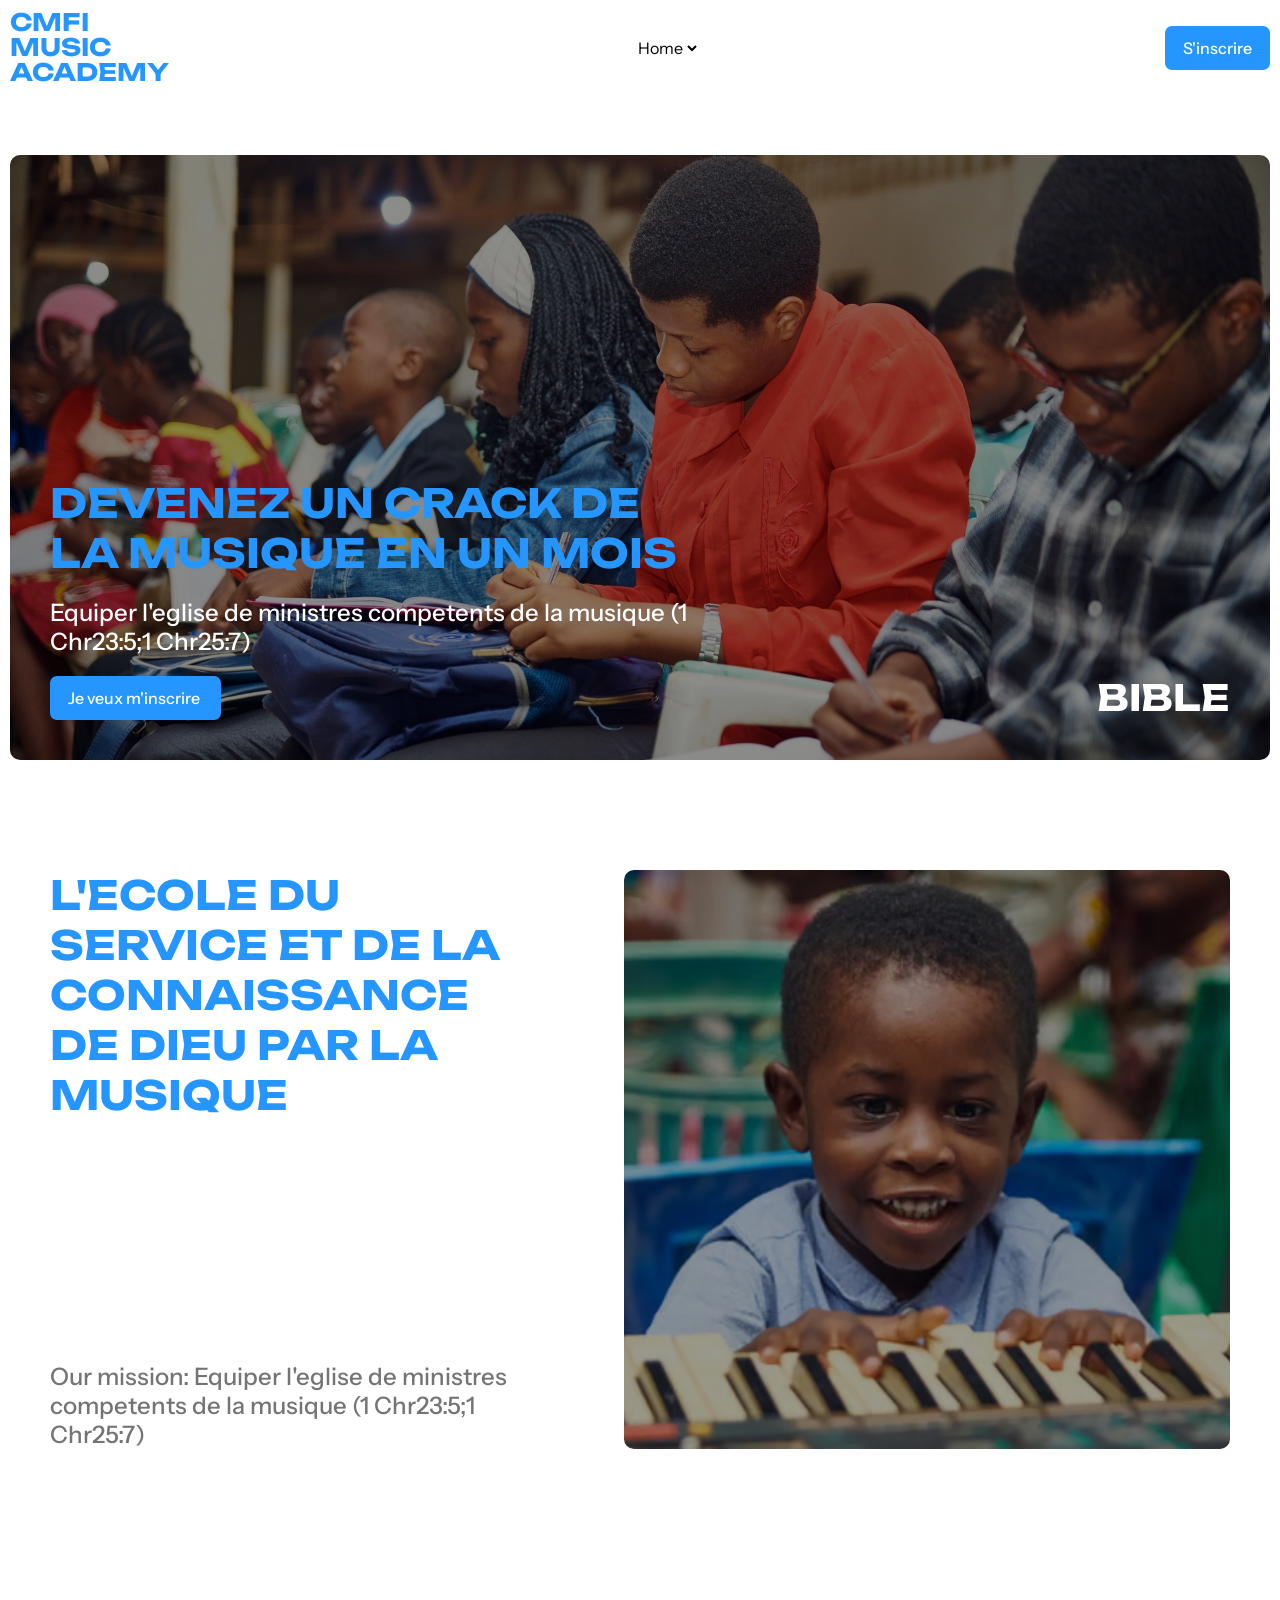
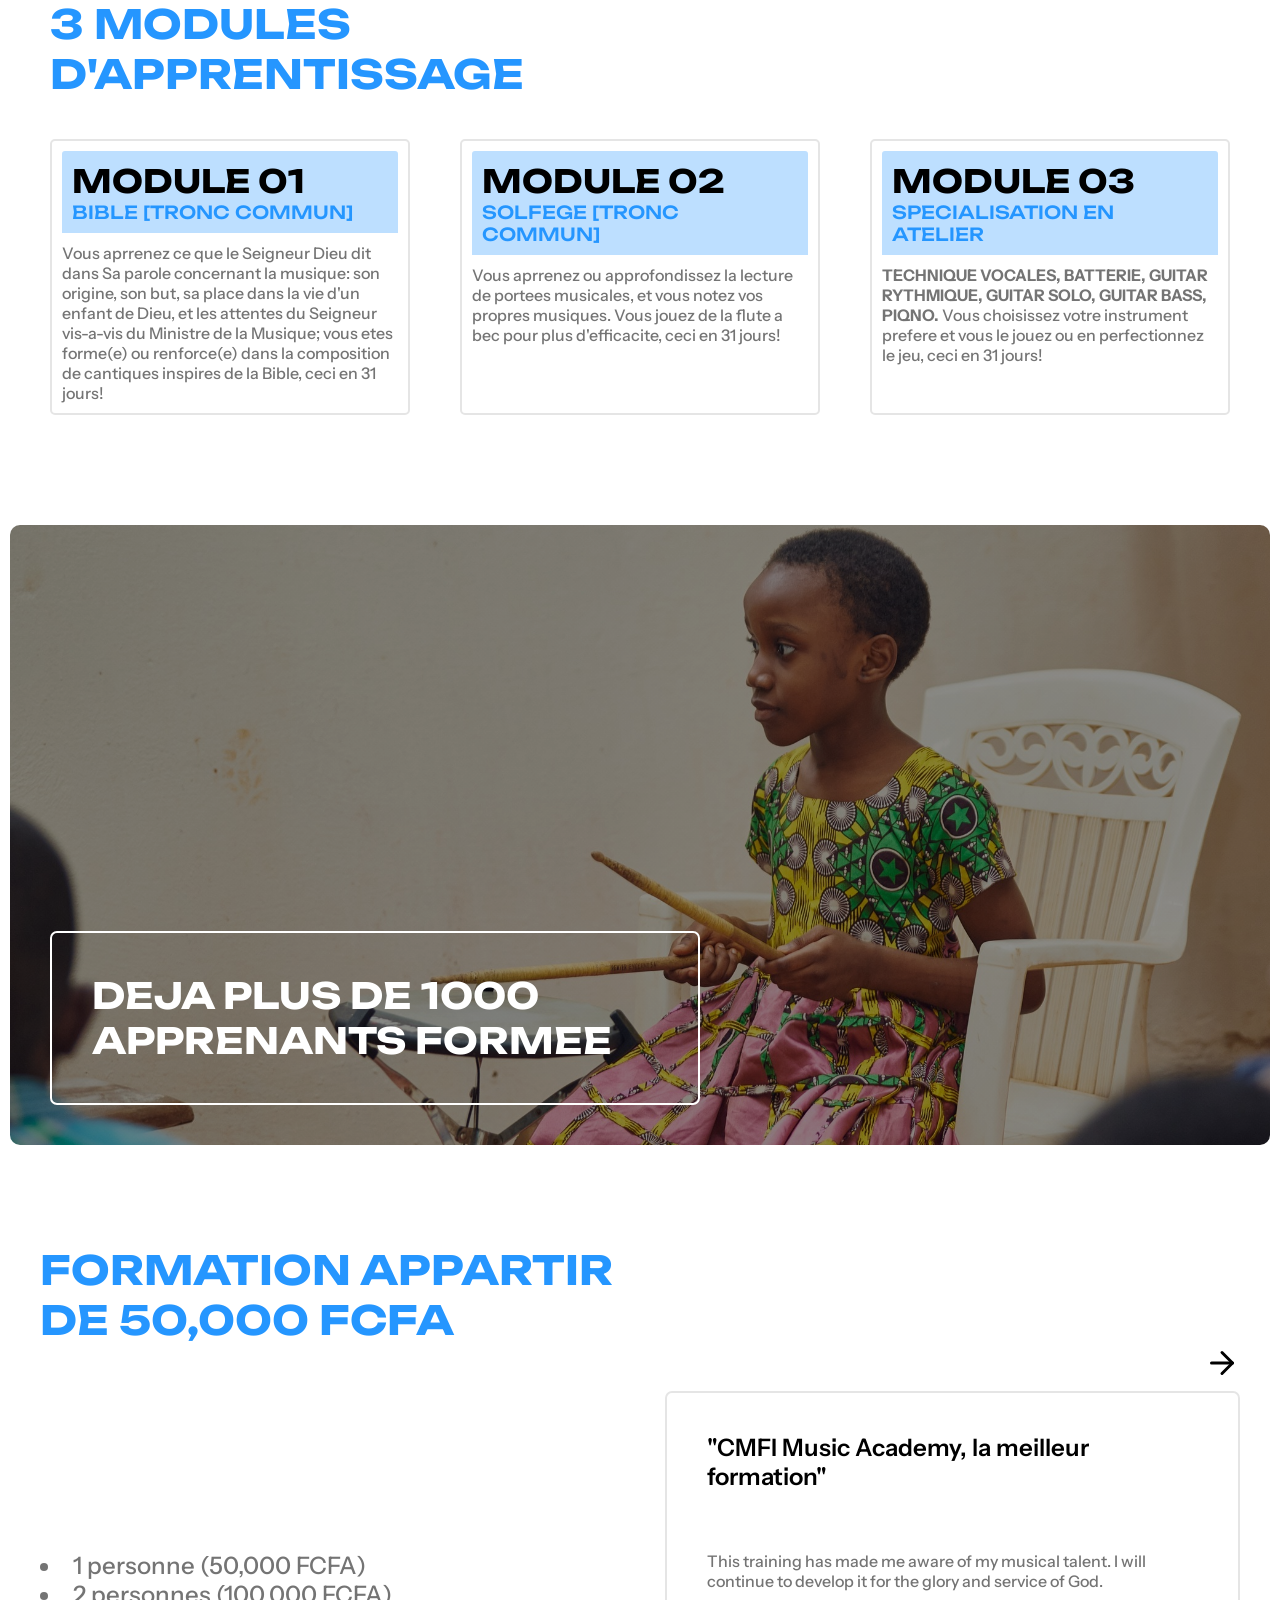
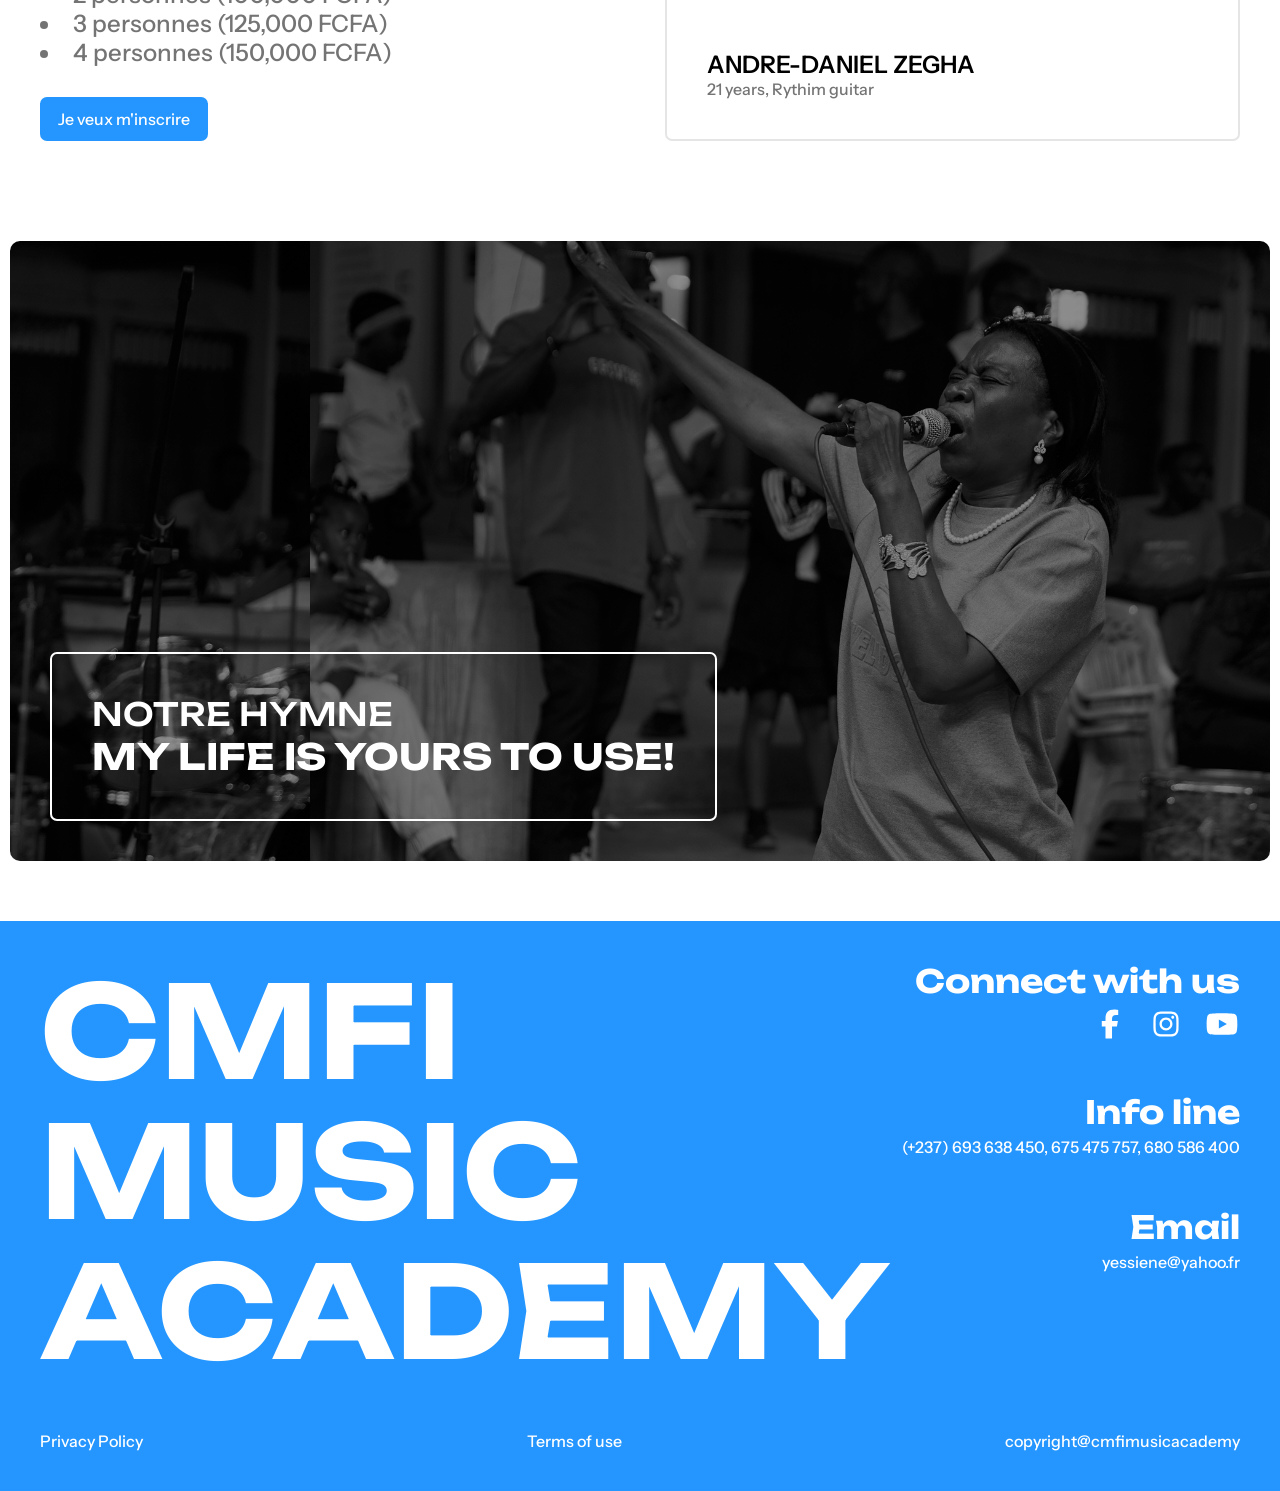
==== index.html @ b10eb72b "version1" ====
<!DOCTYPE html>
<html lang="en">

<head>
  <meta charset="UTF-8">
  <meta name="viewport" content="width=device-width, initial-scale=1.0">
  <link rel="stylesheet" href="./style.css">
  <title>Document</title>
</head>

<body>
  <a class="chat_whatsapp" aria-label="Chat on WhatsApp"
    href="https://wa.me/237697250587?text=Bonjour20%/20%Hello20%CMFI20%Music20%Academy20%J'ai20%besoin20%de20%plus20%d'informations20%/20%I20%need20%more20%information">
    <img alt="Chat on WhatsApp" src="WhatsAppButtonGreenLarge.svg">
  </a>

  <header>
    <h4>CMFI<br>MUSIC<br>ACADEMY</h4>
    <select>
      <option value="home">Home</option>
      <option value="about">About</option>
    </select>

    <!-- <div class="navigation-modal">
      <div>
        <hr>
      </div>

      <div>
        <a href="./index.html">HOME</a>
        <a href="./about.html">ABOUT</a>
      </div>
    </div> -->

    <a href="https://forms.gle/NJ3hLoRGebfyiKce6">S'inscrire<img></a>
  </header>

  <section class="section-1">
    <div>
      <div class="s1d-1">
        <h1>
          DEVENEZ UN CRACK DE LA MUSIQUE EN UN MOIS
        </h1>
        <p>
          Equiper l'eglise de ministres competents de la musique (1 Chr23:5;1 Chr25:7)
        </p>
        <a href="#">Je veux m'inscrire <img></a>
      </div>

      <div class="s1d-2">
        <h2>BIBLE</h2>
        <h2 style="display: none">THEORIE MUSICAL</h2>
        <h2 style="display: none">CHANT</h2>
        <h2 style="display: none">PIANO</h2>
        <h2 style="display: none">GUITAR</h2>
        <h2 style="display: none">BASS</h2>
        <h2 style="display: none">BATTERIE</h2>
      </div>
    </div>
  </section>

  <section class="section-2">
    <div>
      <div class="s2d-1">
        <h1>L'ECOLE DU SERVICE ET DE LA CONNAISSANCE DE DIEU PAR LA MUSIQUE</h1>
        <p>
          Our mission: Equiper l'eglise de ministres competents de la musique (1 Chr23:5;1 Chr25:7)
        </p>
      </div>

      <div class="s2d-2">
        <!-- <img src=""> -->
      </div>
    </div>
  </section>

  <section class="section-3">
    <div>
      <h1>
        3 MODULES<br>D'APPRENTISSAGE
      </h1>

      <div class="modules">
        <div class="module">
          <div>
            <h3>MODULE 01</h3>
            <h6>BIBLE [TRONC COMMUN]</h6>
          </div>
          <p>
            Vous aprrenez ce que le Seigneur Dieu dit dans Sa parole concernant la musique: son origine, son but, sa
            place
            dans la vie d'un enfant de Dieu, et les attentes du Seigneur vis-a-vis du Ministre de la Musique; vous etes
            forme(e) ou renforce(e) dans la composition de cantiques inspires de la Bible, ceci en 31 jours!
          </p>
        </div>

        <div class="module">
          <div>
            <h3>MODULE 02</h3>
            <h6>SOLFEGE [TRONC COMMUN]</h6>
          </div>
          <p>
            Vous aprrenez ou approfondissez la lecture de portees musicales, et vous notez vos propres musiques. Vous
            jouez de la flute a bec pour plus d'efficacite, ceci en 31 jours!
          </p>
        </div>

        <div class="module">
          <div>
            <h3>MODULE 03</h3>
            <h6>SPECIALISATION EN ATELIER</h6>
          </div>
          <p>
            <strong>TECHNIQUE VOCALES, BATTERIE, GUITAR RYTHMIQUE, GUITAR SOLO, GUITAR BASS, PIQNO.</strong>
            Vous choisissez votre instrument prefere et vous le jouez ou en perfectionnez le jeu, ceci en 31 jours!
          </p>
        </div>
      </div>
    </div>
  </section>

  <section class="section-4">
    <div>
      <div>
        <h2>
          DEJA PLUS DE 1000 APPRENANTS FORMEE
        </h2>
      </div>
    </div>
  </section>

  <section class="section-5">
    <div>
      <h1>
        FORMATION APPARTIR<br>DE 50,000 FCFA
      </h1>
      <div class="tarif-test">
        <div class="tarifs">
          <ul>
            <li>1 personne (50,000 FCFA)</li>
            <li>2 personnes (100,000 FCFA)</li>
            <li>3 personnes (125,000 FCFA)</li>
            <li>4 personnes (150,000 FCFA)</li>
          </ul>
          <a href="#">Je veux m'inscrire</a>
        </div>

        <div class="tests-arrow">
          <img src="./icons/arrow-right.svg">
          <div class="tests">
            <div class="test">
              <h4>"CMFI Music Academy, la meilleur formation"</h4>
              <p>
                This training has made me aware of my musical talent. I will continue to develop it for the glory and
                service of God.
              </p>
              <div>
                <!-- <img> -->
                <div>
                  <h4>ANDRE-DANIEL ZEGHA</h4>
                  <p>21 years, Rythim guitar</p>
                </div>
              </div>
            </div>
            <!-- <div class="test">
              <h4>"CMFI Music Academy, la meilleur formation"</h4>
              <p>
                This training has made me aware of my musical talent. I will continue to develop it for the glory and
                service of God.
              </p>
              <div>
                 <img>
            <div>
              <h4>ANDRE-DANIEL ZEGHA</h4>
              <p>21 years, Rythim guitar</p>
            </div>
          </div>
        </div>

        <div class="test">
          <h4>"CMFI Music Academy, la meilleur formation"</h4>
          <p>
            This training has made me aware of my musical talent. I will continue to develop it for the glory and
            service of God.
          </p>
          <div>
             <img> 
            <div>
              <h4>ANDRE-DANIEL ZEGHA</h4>
              <p>21 years, Rythim guitar</p>
            </div>
          </div>
        </div> -->
          </div>
        </div>
      </div>
    </div>
  </section>

  <section class="section-6">
    <div>
      <div class="close">
        <h3>NOTRE HYMNE</h3>
        <h2>MY LIFE IS YOURS TO USE!</h2>
      </div>
    </div>
  </section>

  <footer>
    <div class="infos">
      <h1>
        CMFI<br>MUSIC<br>ACADEMY
      </h1>

      <div class="info">
        <div>
          <h3>Connect with us</h3>
          <div class="socials">
            <svg>
              <use href="./sprite.svg#facebook-icon"></use>
            </svg>
            <svg>
              <use href="./sprite.svg#instagram-icon"></use>
            </svg>
            <svg>
              <use href="./sprite.svg#youtube-icon"></use>
            </svg>
          </div>
        </div>

        <div>
          <h3>Info line</h3>
          <p>(+237) 693 638 450, 675 475 757, 680 586 400</p>
        </div>

        <div>
          <h3>Email</h3>
          <p>yessiene@yahoo.fr</p>
        </div>
      </div>
    </div>

    <div class="docs">
      <p>Privacy Policy</p>
      <p>Terms of use</p>
      <p>copyright@cmfimusicacademy</p>
    </div>
  </footer>
</body>

</html>
---- style.css ----
@import url('https://fonts.googleapis.com/css2?family=Instrument+Sans:ital,wght@0,400..700;1,400..700&family=Unbounded:wght@200..900&display=swap');

* {
  box-sizing: border-box;
  padding: 0px;
  margin: 0px;
}

:root {
  --primary: rgb(37, 150, 255);
  --primary-light: rgba(37, 150, 255, 0.3);
  --text: black;
  --text-light: rgb(116, 116, 116);
  --border: rgb(229, 229, 229);
}

body {
  display: flex;
  flex-direction: column;
  width: min(2560px, 100%);
  gap: 50px;
  /* padding: 10px; */
  align-items: center;
}

header {
  display: flex;
  justify-content: space-between;
  align-items: center;
  padding: 10px;
  width: min(1440px, 100%);
  position: sticky;
  top: 0px;
  background-color: rgba(255, 255, 255, 0.5);
  backdrop-filter: blur(10px);
  /* backdrop-filter:blur(blur amount) creates a glass effect */
  /* border-radius: 7px; */
}

header h4 {
  font-family: unbounded;
  color: var(--primary);
  line-height: 25px;
}

header select {
  border: none;
  font-family: Instrument sans;
  font-size: 16px;
  font-weight: 500px;
  background-color: transparent;
  /* background-color:transparent also works not just background: transparent */
}

header a {
  text-decoration: none;
  color: white;
  padding: 12px 18px;
  font-size: 16px;
  font-family: Instrument sans;
  font-weight: 500;
  border-radius: 7px;
  background-color: var(--primary);
}

a {
  text-decoration: none;
  color: white;
  padding: 12px 18px;
  font-size: 16px;
  font-family: Instrument sans;
  font-weight: 500;
  border-radius: 7px;
  background-color: var(--primary);
  width: fit-content;
}

h1,
h2,
h3,
h4,
h5,
h6 {
  font-family: unbounded;
}

h1 {
  font-size: 40px;
  color: var(--primary);
}

h2 {
  font-size: 36px;
}

h3 {
  font-size: 32px;
}

h4 {
  font-size: 24px;
}

h5 {
  font-size: 20px;
}

h6 {
  font-size: 18px;
}

p {
  font-family: instrument sans;
  font-size: 24px;
  font-weight: 500;
}

section {
  width: min(1440px, 100%);
}

.section-1 {
  display: flex;
  padding: 10px;
}

.section-1>div {
  display: flex;
  /* flex-direction: flex; */
  justify-content: space-between;
  width: 100%;
  align-items: end;
  padding: 40px;
  height: 605px;
  gap: 100px;
  background-image: linear-gradient(rgba(0.3, 0.3, 0.3, 0.45), rgba(0, 0, 0, 0.45)), url(./assets/483720390_949570557389004_1601310124305088302_n-Yg2yKjMVDJuq1V8O.jpg);
  background-size: cover;
  background-position: center;
  border-radius: 10px;
}

.section-1 h1 {
  color: var(--primary);
}

.section-1 h2,
p {
  color: white;
}

.s1d-1 {
  display: flex;
  flex-direction: column;
  gap: 20px;
  width: min(656px, 100%);
}

.section-2 {
  display: flex;
  padding: 10px;
}

.section-2>div {
  display: flex;
  justify-content: space-between;
  padding: 40px;
  gap: 100px;
  width: 100%;
  /* height: fit-content; */
}

.s2d-1 {
  display: flex;
  flex-direction: column;
  justify-content: space-between;
  flex: 1;
}

.s2d-1 p {
  color: var(--text-light);
}

.s2d-2 {
  background-image: linear-gradient(rgba(0, 0, 0, 0.4), rgba(0, 0, 0, 0.4)), url(./assets/483823658_949570627388997_7627359212601932818_n-dOqDga1Kb3Ujl2GR.avif);
  background-size: cover;
  background-position: center;
  width: 606px;
  /* flex: 1; */
  height: 579px;
  /* height:  */
  border-radius: 10px;
}

.section-3 {
  display: flex;
  padding: 10px;
}

.section-3>div {
  display: flex;
  flex-direction: column;
  justify-content: center;
  padding: 40px;
  gap: 40px;
  width: 100%;
}

.modules {
  display: flex;
  justify-content: space-between;
  gap: 50px;
}

.module {
  display: flex;
  flex-direction: column;
  flex: 1;
  border: 2px solid var(--border);
  padding: 10px;
  border-radius: 5px;
  gap: 10px;
}

.module>p {
  color: var(--text-light);
  font-size: 16px;
}

.module div {
  padding: 10px;
  background-color: var(--primary-light);
  border-top-right-radius: 3px;
  border-top-left-radius: 3px;
}

.module h3 {
  color: var(--text);
}

.module h6 {
  color: var(--primary);
  font-weight: 500;
}

.section-4 {
  display: flex;
  padding: 10px;
}

.section-4>div {
  display: flex;
  flex-direction: column;
  justify-content: end;
  height: 620px;
  padding: 40px;
  border-radius: 10px;
  background-image: linear-gradient(rgba(0.3, 0.3, 0.3, 0.45), rgba(0.3, 0.3, 0.3, 0.45)), url(./assets/483675064_949570594055667_8033917978646739023_n-YrDJGW5pL5IVyQJe.jpg);
  background-size: cover;
  background-position-x: center;
  background-position-y: -180px;
  width: 100%;
}

.section-4>div>div {
  display: flex;
  padding: 40px;
  width: min(650px, 100%);
  border: 2px solid white;
  border-radius: 7px;
}

.section-4 h2 {
  color: white;
}

.chat_whatsapp {
  position: fixed;
  right: 10px;
  bottom: 10px;
  display: none;
}

.section-5 {
  display: flex;
  flex-direction: column;
  padding: 40px;
  gap: 40px;
}

.section-6 {
  display: flex;
  padding: 10px;
}

.section-6>div {
  background-image: linear-gradient(rgba(0.3, 0.3, 0.3, 0.45), rgba(0.3, 0.3, 0.3, 0.45)), url(./assets/520869376_1047021244310601_4397356896248439255_n-d954n1jVZZt9XQK4.jpg);
  background-size: cover;
  /* background-position: center; */
  background-position-x: 300px;
  width: 100%;
  border-radius: 10px;
  height: 620px;
  padding: 40px;
  display: flex;
  align-items: end;
}

.close {
  display: flex;
  flex-direction: column;
  padding: 40px;
  width: fit-content;
  border: 2px solid white;
  border-radius: 7px;
}

.close h2,
h3 {
  color: white;
}

/* .close h2{
  text-decoration: ital;
} */

.close h3 {
  font-weight: 500;
}

.tarif-test {
  display: flex;
  /* height: fit-content; */
  gap: 50px;
}

.tarifs {
  display: flex;
  flex-direction: column;
  justify-content: end;
  gap: 30px;
  flex: 1;
}

.tarifs li {
  font-family: instrument sans;
  font-size: 24px;
  font-weight: 500;
  color: var(--text-light);
}

.tarifs ul {
  list-style-position: inside;
}

.tests-arrow {
  display: flex;
  flex-direction: column;
  flex: 1;
  align-items: end;
  gap: 10px;
  width: 100%;
  /* overflow-x: scroll; */
}

.tests-arrow img {
  width: 36px;
  height: 36px;
  cursor: pointer;
}

.tests-arrow h4 {
  font-family: instrument sans;
  font-weight: 600;
}

.tests-arrow p {
  color: var(--text-light);
  font-size: 16px;
}

.tests {
  display: flex;
  /* overflow-x: scroll; */
  /* justify-content: start; */
}

.test {
  display: flex;
  flex-direction: column;
  height: 350px;
  padding: 40px;
  /* gap: auto; */
  justify-content: space-between;
  border: 2px solid var(--border);
  border-radius: 7px;
  width: 100%;
}

footer {
  display: flex;
  flex-direction: column;
  padding: 40px;
  gap: 50px;
  color: white;
  background-color: var(--primary);
  width: min(1440px, 100%);
}

footer h1 {
  font-size: 128px;
  color: white;
  line-height: 140px;
}

footer p {
  font-size: 16px;
}

footer svg {
  fill: white;
  width: 36px;
  height: 36px;
}

.infos {
  display: flex;
  justify-content: space-between;
}

.info {
  display: flex;
  flex-direction: column;
  text-align: right;
  gap: 50px;
}

.info>div {
  display: flex;
  flex-direction: column;
  gap: 5px;
}

.socials {
  display: flex;
  gap: 20px;
  justify-content: end;
}

.docs {
  display: flex;
  justify-content: space-between;
}

@media (max-width: 1200px) {
  .section-2>div {
    flex-direction: column;
    align-items: center;
    /* gap: 30px; */
  }

  .s2d-1 {
    gap: 10px;
  }

  .s2d-2 {
    width: 100%;
  }

  .section-4>div {
    background-position: center;
  }

  /* .section-6>div {
    background-position: center;
  } */

  .infos {
    flex-wrap: wrap-reverse;
    gap: 50px;
  }

  .info {
    text-align: left;
  }

  .socials {
    justify-content: start;
  }
}

@media (max-width: 970px) {
  h1 {
    font-size: 36px;
    color: var(--primary);
  }

  h2 {
    font-size: 32px;
  }

  h3 {
    font-size: 24px;
  }

  h4 {
    font-size: 20px;
  }

  h5 {
    font-size: 18px;
  }

  h6 {
    font-size: 16px;
  }

  .section-4>div {
    height: 500px;
    background-position: center;
  }

  .section-6>div {
    height: 500px;
    background-position-x: center;
  }

  footer h1 {
    font-size: 96px;
    line-height: 97px;
  }
}

@media (max-width: 850px) {
  h1 {
    font-size: 32px;
    color: var(--primary);
  }

  h2 {
    font-size: 26px;
  }

  h3 {
    font-size: 24px;
  }

  h4 {
    font-size: 20px;
  }

  h5 {
    font-size: 18px;
  }

  h6 {
    font-size: 16px;
  }

  .modules {
    flex-direction: column;
  }

  .tarif-test {
    flex-direction: column;
  }

  .section-4>div {
    background-position: center;
  }

  /* .section-4>div>div {
    width: 488px;
  } */

  .section-5>div {
    display: flex;
    flex-direction: column;
    gap: 40px;
  }

  .section-6>div {
    background-position-x: 100px;
  }
}

@media (max-width: 678px) {
  footer h1 {
    font-size: 64px;
    line-height: 85px;
  }

  /* .s2d-2 {
 background-size: auto;
  } */
}

@media(max-width: 550px) {
  h1 {
    font-size: 28px;
  }

  h2 {
    font-size: 26px;
  }

  h3 {
    font-size: 24px;
  }

  .section-1>div {
    display: flex;
    flex-direction: column-reverse;
    justify-content: end;
    gap: 10px;
    padding: 10px;
  }

  .section-1 p {
    font-size: 16px;
  }

  .section-2>div {
    gap: 30px;
    padding: 10px;
  }

  .section-3>div {
    padding: 10px;
  }

  .section-4>div {
    padding: 10px;
  }

  .section-4>div>div {
    padding: 20px;
  }

  .section-5 {
    padding: 20px;
  }

  .section-5 li {
    font-size: 16px;
  }

  .section-6>div {
    background-position-x: center;
    padding: 10px;
  }

  .close {
    padding: 20px;
  }

  footer {
    padding: 10px;
  }
}

@media (max-width: 450px) {
  .s2d-1 p {
    font-size: 16px;
  }


  footer h1 {
    font-size: 48px;
    line-height: 50px;
  }

  footer p {
    font-weight: 400;
  }

  .infos {
    gap: 20px;
  }

  .info {
    gap: 30px;
  }

  .docs {
    display: flex;
    flex-direction: column;
    gap: 10px;
  }
}
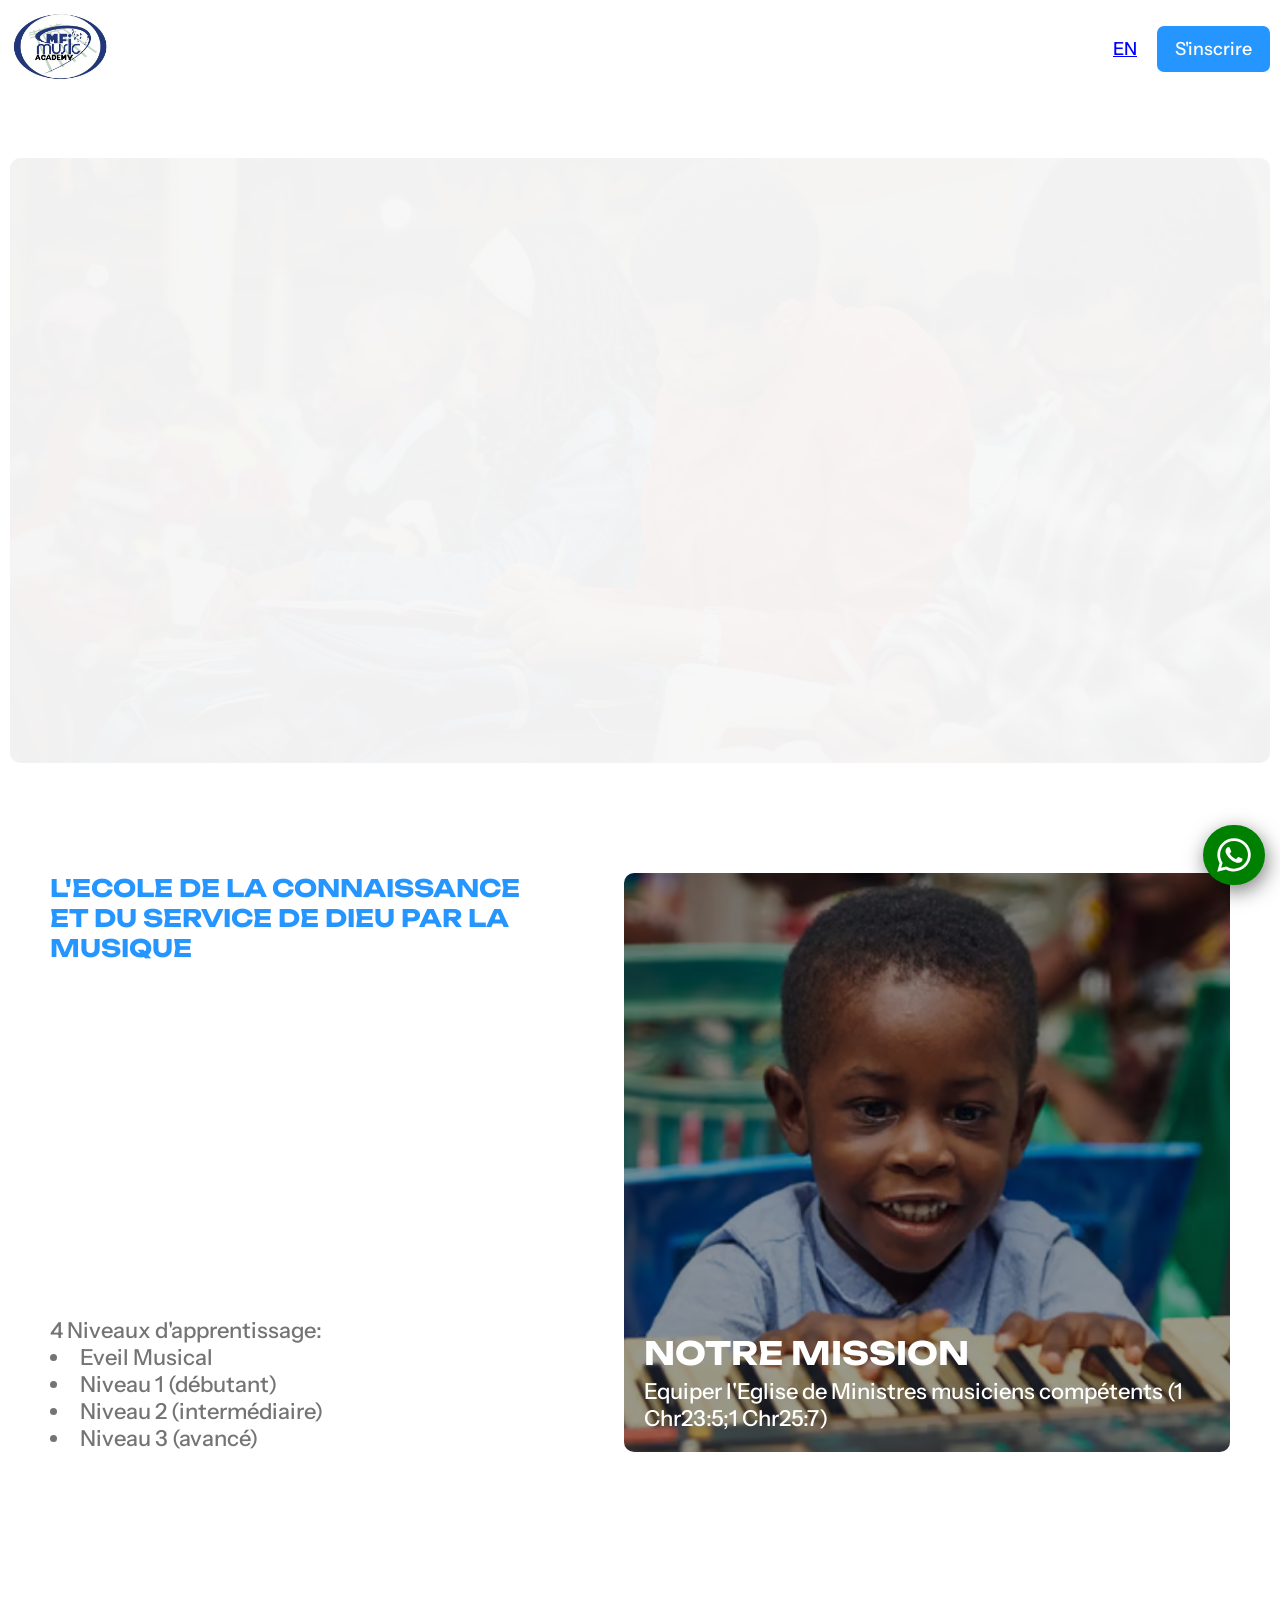
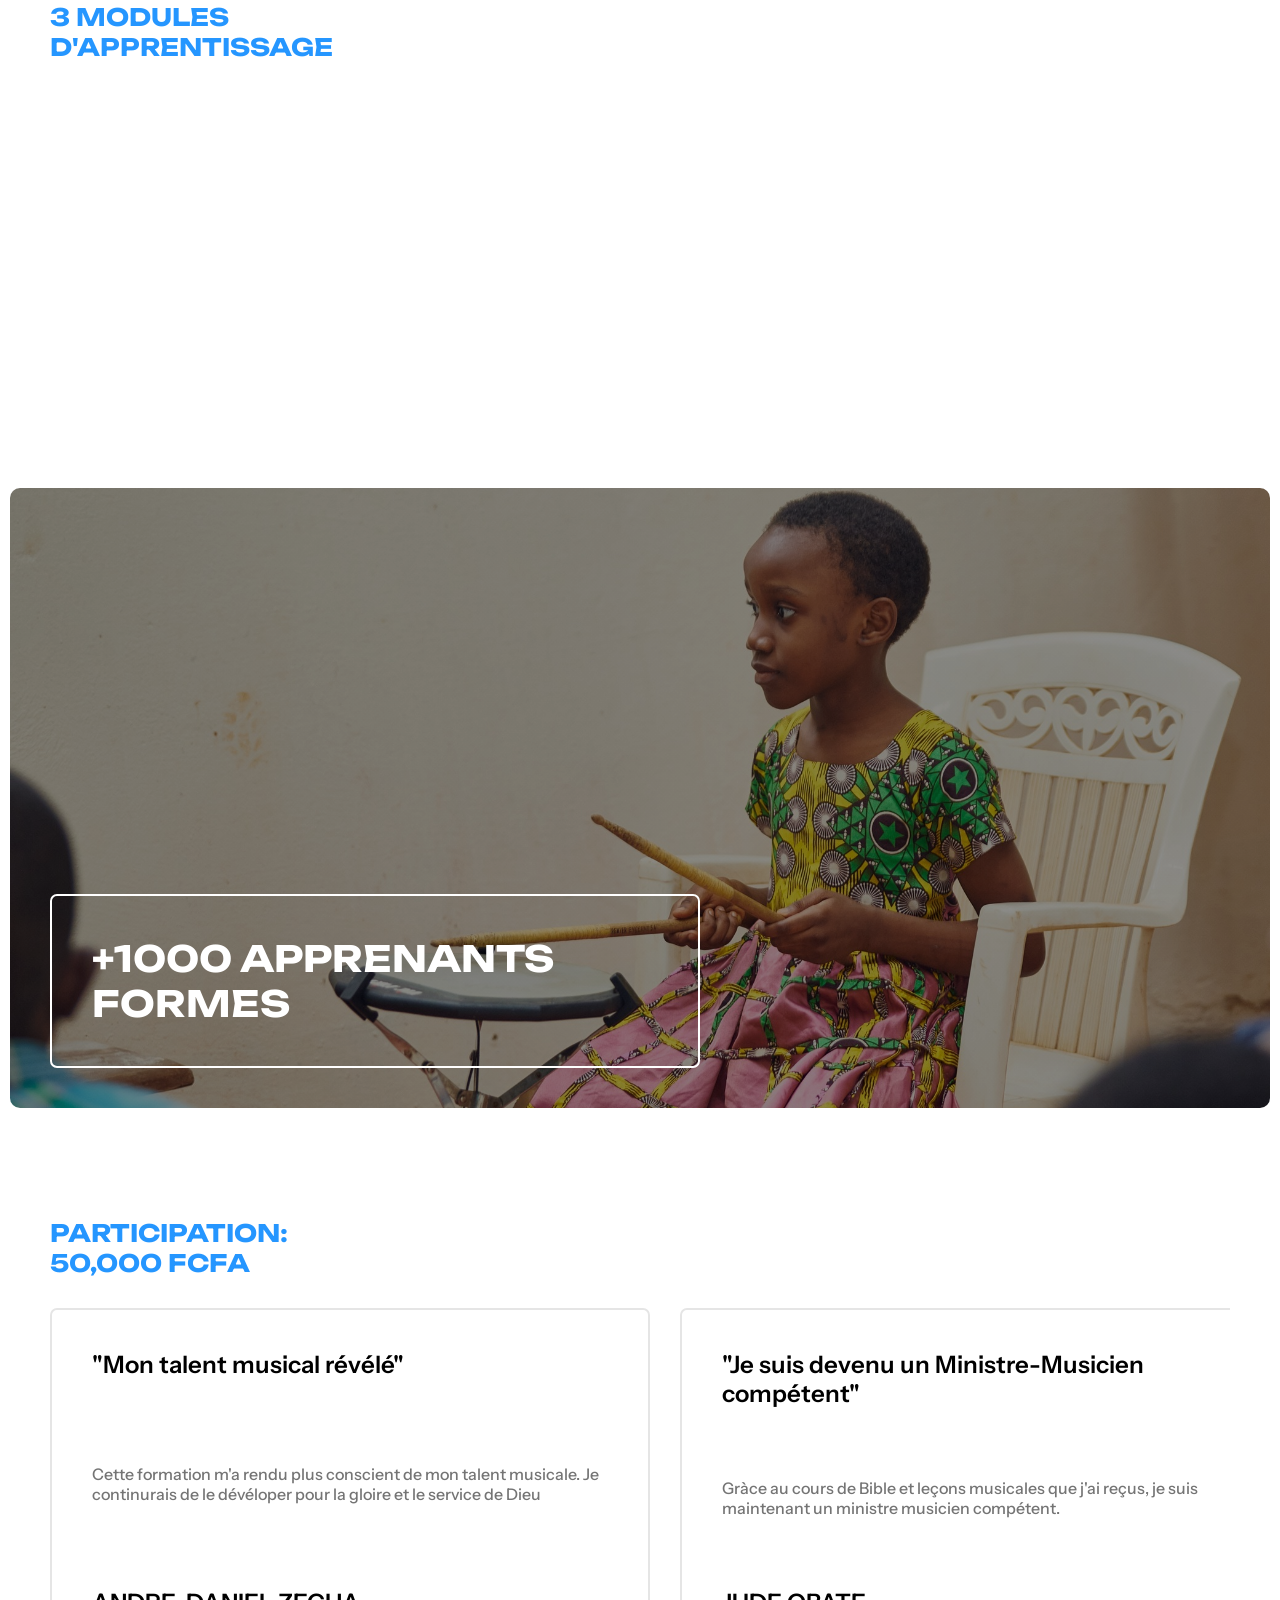
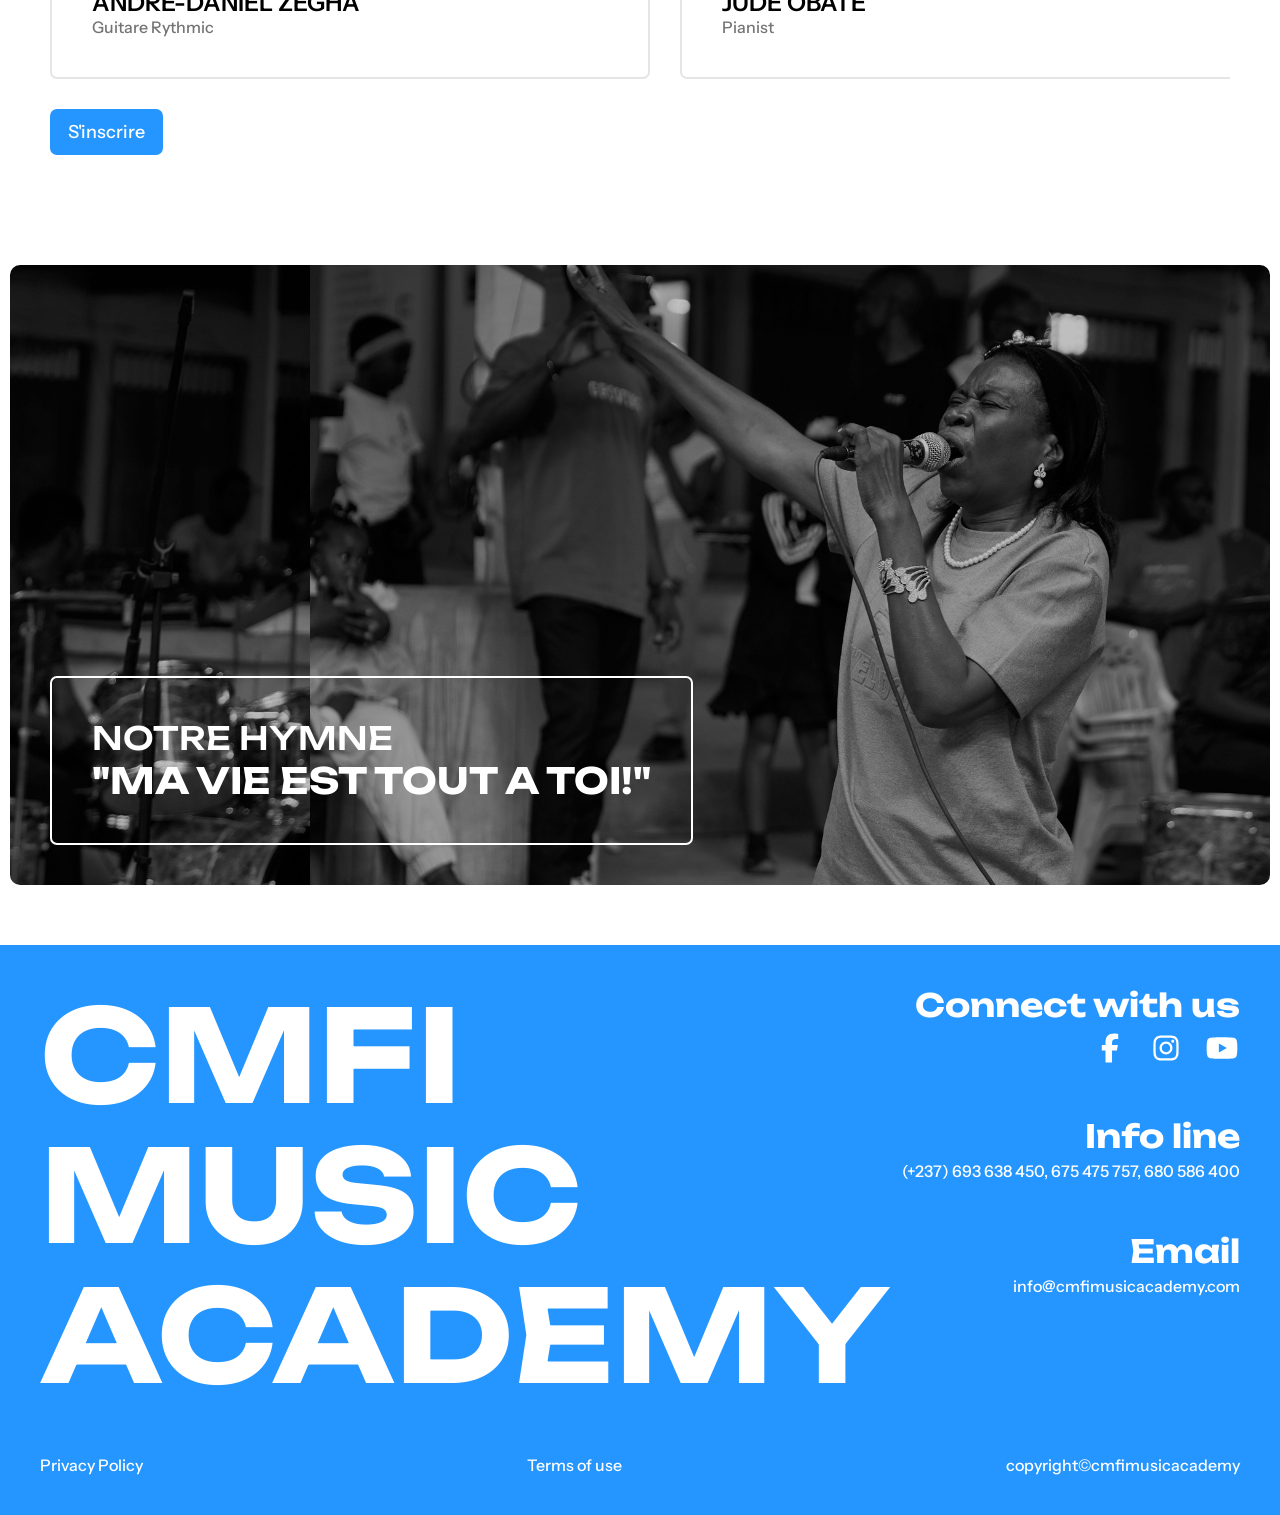
==== commit c5fb0fb3: "updated version, v1" ====
--- a/index.html
+++ b/index.html
@@ -1,53 +1,47 @@
 <!DOCTYPE html>
-<html lang="en">
+<html lang="fr">
 
 <head>
   <meta charset="UTF-8">
   <meta name="viewport" content="width=device-width, initial-scale=1.0">
   <link rel="stylesheet" href="./style.css">
-  <title>Document</title>
+  <link rel="icon" href="./assets/logo2-YX4x7G2JEXU5wqay.jpg">
+  <title>S'inscrire | CMFI Music Academy</title>
 </head>
 
 <body>
   <a class="chat_whatsapp" aria-label="Chat on WhatsApp"
-    href="https://wa.me/237697250587?text=Bonjour20%/20%Hello20%CMFI20%Music20%Academy20%J'ai20%besoin20%de20%plus20%d'informations20%/20%I20%need20%more20%information">
-    <img alt="Chat on WhatsApp" src="WhatsAppButtonGreenLarge.svg">
+    href="https://wa.me/237680586400?text=Bonjour%20/%20Hello%20CMFI%20Music%20Academy%20J'ai%20besoin%20de%20plus%20d'informations%20/%20I%20need%20more%20information">
+    <svg class="whatsapp-icon">
+      <use href="./sprite.svg#whatsapp"></use>
+    </svg>
+    <!-- soo alt attribute in img tag is the text/description of the img next to the img -->
   </a>
 
   <header>
-    <h4>CMFI<br>MUSIC<br>ACADEMY</h4>
-    <select>
-      <option value="home">Home</option>
-      <option value="about">About</option>
-    </select>
-
-    <!-- <div class="navigation-modal">
-      <div>
-        <hr>
-      </div>
-
-      <div>
-        <a href="./index.html">HOME</a>
-        <a href="./about.html">ABOUT</a>
-      </div>
-    </div> -->
-
-    <a href="https://forms.gle/NJ3hLoRGebfyiKce6">S'inscrire<img></a>
+    <a href="https://cmfimusicacademy.com/" target="_blank">
+      <img class="logo" src="./assets/logo2-YX4x7G2JEXU5wqay.avif" loading="lazy">
+    </a>
+
+    <div>
+      <a class="lang" href="./en/index.html">EN</a>
+      <a class="register">S'inscrire<img></a>
+    </div>
   </header>
 
   <section class="section-1">
     <div>
       <div class="s1d-1">
         <h1>
-          DEVENEZ UN CRACK DE LA MUSIQUE EN UN MOIS
+          DEVENEZ 1 CRACK DE LA MUSIQUE EN 1 MOIS
         </h1>
         <p>
-          Equiper l'eglise de ministres competents de la musique (1 Chr23:5;1 Chr25:7)
+          BIBLE, SOLFEGE, CHANT, PIANO, GUITARE, BASS, BATTERIE
         </p>
-        <a href="#">Je veux m'inscrire <img></a>
-      </div>
-
-      <div class="s1d-2">
+        <a class="register">S'inscrire <img></a>
+      </div>
+
+      <!-- <div class="s1d-2">
         <h2>BIBLE</h2>
         <h2 style="display: none">THEORIE MUSICAL</h2>
         <h2 style="display: none">CHANT</h2>
@@ -55,21 +49,32 @@
         <h2 style="display: none">GUITAR</h2>
         <h2 style="display: none">BASS</h2>
         <h2 style="display: none">BATTERIE</h2>
-      </div>
+      </div> -->
     </div>
   </section>
 
   <section class="section-2">
     <div>
       <div class="s2d-1">
-        <h1>L'ECOLE DU SERVICE ET DE LA CONNAISSANCE DE DIEU PAR LA MUSIQUE</h1>
-        <p>
+        <h1>L'ECOLE DE LA CONNAISSANCE ET DU SERVICE DE DIEU PAR LA MUSIQUE</h1>
+        <ul class="list">
+          <p>4 Niveaux d'apprentissage:</p>
+          <li>Eveil Musical</li>
+          <li>Niveau 1 (débutant)</li>
+          <li>Niveau 2 (intermédiaire)</li>
+          <li>Niveau 3 (avancé)</li>
+        </ul>
+        <!-- <p>
           Our mission: Equiper l'eglise de ministres competents de la musique (1 Chr23:5;1 Chr25:7)
-        </p>
+        </p> -->
       </div>
 
       <div class="s2d-2">
         <!-- <img src=""> -->
+        <h3>NOTRE MISSION</h3>
+        <p>
+          Equiper l'Eglise de Ministres musiciens compétents (1 Chr23:5;1 Chr25:7)
+        </p>
       </div>
     </div>
   </section>
@@ -87,10 +92,10 @@
             <h6>BIBLE [TRONC COMMUN]</h6>
           </div>
           <p>
-            Vous aprrenez ce que le Seigneur Dieu dit dans Sa parole concernant la musique: son origine, son but, sa
+            Vous apprenez ce que le Seigneur Dieu dit dans Sa parole concernant la musique: son origine, son but, sa
             place
-            dans la vie d'un enfant de Dieu, et les attentes du Seigneur vis-a-vis du Ministre de la Musique; vous etes
-            forme(e) ou renforce(e) dans la composition de cantiques inspires de la Bible, ceci en 31 jours!
+            dans la vie d'un enfant de Dieu, et les attentes du Seigneur vis-a-vis du ministre musicien; vous êtes
+            formé.e ou renforcé.e dans la composition de cantiques inspirés de la Bible, ceci en 31 jours!
           </p>
         </div>
 
@@ -100,8 +105,8 @@
             <h6>SOLFEGE [TRONC COMMUN]</h6>
           </div>
           <p>
-            Vous aprrenez ou approfondissez la lecture de portees musicales, et vous notez vos propres musiques. Vous
-            jouez de la flute a bec pour plus d'efficacite, ceci en 31 jours!
+            Vous apprenez ou approfondissez la lecture des portées musicales, et vous notez vos propres musiques. Vous
+            jouez de la flûte à bec pour plus d'efficacité, ceci en 31 jours!
           </p>
         </div>
 
@@ -111,8 +116,8 @@
             <h6>SPECIALISATION EN ATELIER</h6>
           </div>
           <p>
-            <strong>TECHNIQUE VOCALES, BATTERIE, GUITAR RYTHMIQUE, GUITAR SOLO, GUITAR BASS, PIQNO.</strong>
-            Vous choisissez votre instrument prefere et vous le jouez ou en perfectionnez le jeu, ceci en 31 jours!
+            <strong>TECHNIQUE VOCALES, BATTERIE, GUITARE RYTHMIQUE, GUITAR SOLO, GUITAR BASS, PIANO.</strong>
+            Vous choisissez votre instrument préféré et vous le jouez ou en perfectionnez le jeu, ceci en 31 jours!
           </p>
         </div>
       </div>
@@ -123,7 +128,7 @@
     <div>
       <div>
         <h2>
-          DEJA PLUS DE 1000 APPRENANTS FORMEE
+          +1000 APPRENANTS FORMES
         </h2>
       </div>
     </div>
@@ -132,68 +137,70 @@
   <section class="section-5">
     <div>
       <h1>
-        FORMATION APPARTIR<br>DE 50,000 FCFA
+        PARTICIPATION: <br> 50,000 FCFA
       </h1>
       <div class="tarif-test">
-        <div class="tarifs">
+        <!-- <div class="tarifs">
           <ul>
             <li>1 personne (50,000 FCFA)</li>
             <li>2 personnes (100,000 FCFA)</li>
             <li>3 personnes (125,000 FCFA)</li>
             <li>4 personnes (150,000 FCFA)</li>
           </ul>
-          <a href="#">Je veux m'inscrire</a>
-        </div>
+        </div> -->
 
         <div class="tests-arrow">
           <img src="./icons/arrow-right.svg">
           <div class="tests">
             <div class="test">
-              <h4>"CMFI Music Academy, la meilleur formation"</h4>
+              <h4>"Mon talent musical révélé"</h4>
               <p>
-                This training has made me aware of my musical talent. I will continue to develop it for the glory and
-                service of God.
+                Cette formation m'a rendu plus conscient de mon talent musicale. Je continurais de le dévéloper pour la
+                gloire et le service de Dieu
               </p>
               <div>
                 <!-- <img> -->
                 <div>
                   <h4>ANDRE-DANIEL ZEGHA</h4>
-                  <p>21 years, Rythim guitar</p>
+                  <p>Guitare Rythmic</p>
                 </div>
               </div>
             </div>
-            <!-- <div class="test">
-              <h4>"CMFI Music Academy, la meilleur formation"</h4>
+
+            <div class="test">
+              <h4>"Je suis devenu un Ministre-Musicien compétent"</h4>
               <p>
-                This training has made me aware of my musical talent. I will continue to develop it for the glory and
-                service of God.
+                Gràce au cours de Bible et leçons musicales que j'ai reçus, je suis maintenant un ministre musicien
+                compétent.
               </p>
               <div>
-                 <img>
-            <div>
-              <h4>ANDRE-DANIEL ZEGHA</h4>
-              <p>21 years, Rythim guitar</p>
+                <img>
+                <div>
+                  <h4>JUDE OBATE</h4>
+                  <p>Pianist</p>
+                </div>
+              </div>
             </div>
-          </div>
-        </div>
-
-        <div class="test">
-          <h4>"CMFI Music Academy, la meilleur formation"</h4>
-          <p>
-            This training has made me aware of my musical talent. I will continue to develop it for the glory and
-            service of God.
-          </p>
-          <div>
-             <img> 
-            <div>
-              <h4>ANDRE-DANIEL ZEGHA</h4>
-              <p>21 years, Rythim guitar</p>
+
+            <div class="test">
+              <h4>"Une bénédiction pour mon ministère"</h4>
+              <p>
+                Cette formation était une bénédiction pour, moi. Mes compétences musicales ce sont améliorées: Je lis
+                des
+                portés musicales et je joues mieux le piono dans mon assemblées
+              </p>
+              <div>
+                <img>
+                <div>
+                  <h4>PHOEBE BOTA</h4>
+                  <p>Pianist</p>
+                </div>
+              </div>
             </div>
           </div>
-        </div> -->
-          </div>
-        </div>
-      </div>
+        </div>
+      </div>
+      <a class="register">S'inscrire</a>
     </div>
   </section>
 
@@ -201,7 +208,7 @@
     <div>
       <div class="close">
         <h3>NOTRE HYMNE</h3>
-        <h2>MY LIFE IS YOURS TO USE!</h2>
+        <h2>"MA VIE EST TOUT A TOI!"</h2>
       </div>
     </div>
   </section>
@@ -235,7 +242,7 @@
 
         <div>
           <h3>Email</h3>
-          <p>yessiene@yahoo.fr</p>
+          <p>info@cmfimusicacademy.com</p>
         </div>
       </div>
     </div>
@@ -243,9 +250,13 @@
     <div class="docs">
       <p>Privacy Policy</p>
       <p>Terms of use</p>
-      <p>copyright@cmfimusicacademy</p>
+      <p>copyright©cmfimusicacademy</p>
     </div>
   </footer>
+
+  <script src="https://cdn.jsdelivr.net/npm/gsap@3.15/dist/gsap.min.js"></script>
+  <script src="./indexani.js"></script>
+  <script src="./index.js" defer></script>
 </body>
 
 </html>
--- a/style.css
+++ b/style.css
@@ -31,16 +31,19 @@
   width: min(1440px, 100%);
   position: sticky;
   top: 0px;
-  background-color: rgba(255, 255, 255, 0.5);
-  backdrop-filter: blur(10px);
+  background-color: rgba(255, 255, 255, 0.8);
+  /* background-color: var(--primary-light); */
+  backdrop-filter: blur(15px);
+  -webkit-backdrop-filter: blur(15px);
   /* backdrop-filter:blur(blur amount) creates a glass effect */
   /* border-radius: 7px; */
-}
-
-header h4 {
-  font-family: unbounded;
-  color: var(--primary);
-  line-height: 25px;
+  z-index: 1;
+}
+
+header div {
+  display: flex;
+  gap: 20px;
+  align-items: center;
 }
 
 header select {
@@ -52,27 +55,69 @@
   /* background-color:transparent also works not just background: transparent */
 }
 
-header a {
-  text-decoration: none;
-  color: white;
-  padding: 12px 18px;
-  font-size: 16px;
-  font-family: Instrument sans;
-  font-weight: 500;
-  border-radius: 7px;
-  background-color: var(--primary);
+header>a {
+  background-color: transparent;
+  padding: 0px;
+}
+
+.logo {
+  width: 100px;
+  height: auto;
+}
+
+.logo:hover {
+  cursor: pointer;
+}
+
+.lang {
+  padding: 0px;
+  text-decoration: underline;
+  color: blue;
+  text-align: right;
+  background-color: transparent;
 }
 
 a {
   text-decoration: none;
   color: white;
   padding: 12px 18px;
-  font-size: 16px;
+  font-size: 18px;
   font-family: Instrument sans;
   font-weight: 500;
   border-radius: 7px;
   background-color: var(--primary);
   width: fit-content;
+  transition: scale 0.3s ease;
+}
+
+a:hover {
+  scale: 1.03;
+  cursor: pointer;
+}
+
+.chat_whatsapp {
+  display: flex;
+  position: fixed;
+  right: 15px;
+  bottom: 15px;
+  background-color: green;
+  border-radius: 100px;
+  /* width: 36px;
+  height: 36px; */
+  transition: scale 0.5s ease;
+  padding: 6px 7px;
+  z-index: 1;
+  box-shadow: 2px 6px 20px 0px rgba(0, 0, 0, 0.5);
+}
+
+.whatsapp-icon {
+  fill: white;
+  width: 48px;
+  height: 48px;
+}
+
+.chat_whatsapp:hover {
+  scale: 1.2;
 }
 
 h1,
@@ -85,7 +130,8 @@
 }
 
 h1 {
-  font-size: 40px;
+  /* font-size: 40px; */
+  font-size: clamp(2rem, (2vw+ 1rem), 2.5rem);
   color: var(--primary);
 }
 
@@ -111,7 +157,7 @@
 
 p {
   font-family: instrument sans;
-  font-size: 24px;
+  font-size: 22px;
   font-weight: 500;
 }
 
@@ -133,7 +179,7 @@
   padding: 40px;
   height: 605px;
   gap: 100px;
-  background-image: linear-gradient(rgba(0.3, 0.3, 0.3, 0.45), rgba(0, 0, 0, 0.45)), url(./assets/483720390_949570557389004_1601310124305088302_n-Yg2yKjMVDJuq1V8O.jpg);
+  background-image: linear-gradient(270deg, rgba(0.3, 0.3, 0.3, 0.45), rgba(0, 0, 0, 0.6)), url(./assets/483720390_949570557389004_1601310124305088302_n-Yg2yKjMVDJuq1V8O.jpg);
   background-size: cover;
   background-position: center;
   border-radius: 10px;
@@ -152,7 +198,12 @@
   display: flex;
   flex-direction: column;
   gap: 20px;
-  width: min(656px, 100%);
+  width: min(630px, 100%);
+}
+
+.s1d-1 p {
+  font-weight: 600;
+  font-size: 16px;
 }
 
 .section-2 {
@@ -178,6 +229,14 @@
 
 .s2d-1 p {
   color: var(--text-light);
+}
+
+.list {
+  list-style-position: inside;
+  font-family: instrument sans;
+  font-size: 22px;
+  color: var(--text-light);
+  font-weight: 500;
 }
 
 .s2d-2 {
@@ -189,6 +248,11 @@
   height: 579px;
   /* height:  */
   border-radius: 10px;
+  display: flex;
+  flex-direction: column;
+  justify-content: end;
+  padding: 20px;
+  gap: 5px;
 }
 
 .section-3 {
@@ -273,18 +337,121 @@
   color: white;
 }
 
-.chat_whatsapp {
-  position: fixed;
-  right: 10px;
-  bottom: 10px;
+.section-5 {
+  display: flex;
+  padding: 10px;
+}
+
+.section-5>div {
+  display: flex;
+  flex-direction: column;
+  padding: 40px;
+  gap: 30px;
+  width: 100%;
+}
+
+.tarif-test {
+  display: flex;
+  /* height: fit-content; */
+  gap: 50px;
+}
+
+.tarifs {
+  display: flex;
+  flex-direction: column;
+  justify-content: end;
+  gap: 30px;
+  flex: 1;
+}
+
+.tarifs li {
+  font-family: instrument sans;
+  font-size: 24px;
+  font-weight: 500;
+  color: var(--text-light);
+}
+
+.tarifs ul {
+  list-style-position: inside;
+}
+
+.tests-arrow {
+  display: flex;
+  flex-direction: column;
+  flex: 1;
+  align-items: end;
+  gap: 10px;
+  /* width: 600px; */
+}
+
+.tests-arrow img {
+  width: 36px;
+  height: 36px;
+  cursor: pointer;
   display: none;
 }
 
-.section-5 {
-  display: flex;
-  flex-direction: column;
-  padding: 40px;
-  gap: 40px;
+.tests-arrow h4 {
+  font-family: instrument sans;
+  font-weight: 600;
+}
+
+.tests-arrow p {
+  color: var(--text-light);
+  font-size: 16px;
+}
+
+.tests {
+  display: flex;
+  width: 100%;
+  gap: 30px;
+  /* overflow: hidden; */
+  overflow-x: scroll;
+  /* diff btw sroll and auto */
+  justify-content: start;
+  scroll-behavior: smooth;
+  scroll-snap-type: x mandatory;
+}
+
+.tests::-webkit-scrollbar {
+  display: none;
+}
+
+.tests::scroll-button(right) {
+  content: url(./icons/arrow-right.svg);
+  border: none;
+  background-color: transparent;
+}
+
+.tests::scroll-button(left) {
+  content: url(./icons/arrow-right.svg);
+  transform: rotate(180deg);
+  border: none;
+  background-color: transparent;
+}
+
+.tests::scroll-button(right),
+.tests::scroll-button(left):hover {
+  cursor: pointer;
+}
+
+.test {
+  display: flex;
+  flex-direction: column;
+  align-items: start;
+  scroll-snap-align: start;
+  height: fill;
+  gap: 70px;
+  padding: 40px;
+  /* gap: auto; */
+  justify-content: space-between;
+  border: 2px solid var(--border);
+  border-radius: 7px;
+  width: min(600px, 100%);
+  /* width: 600px; */
+  /* flex: 0 1 100%; */
+  flex-shrink: 0;
+  /* flex-shrink will make all the kids fit the parent size, but if we apply a certain width (width range) like the one above, the child will occupy a 100% of the parent and go above the 600px limit*/
 }
 
 .section-6 {
@@ -293,7 +460,7 @@
 }
 
 .section-6>div {
-  background-image: linear-gradient(rgba(0.3, 0.3, 0.3, 0.45), rgba(0.3, 0.3, 0.3, 0.45)), url(./assets/520869376_1047021244310601_4397356896248439255_n-d954n1jVZZt9XQK4.jpg);
+  background-image: linear-gradient(rgba(0.3, 0.3, 0.3, 0.25), rgba(0.3, 0.3, 0.3, 0.25)), url(./assets/520869376_1047021244310601_4397356896248439255_n-d954n1jVZZt9XQK4.jpg);
   background-size: cover;
   /* background-position: center; */
   background-position-x: 300px;
@@ -327,75 +494,6 @@
   font-weight: 500;
 }
 
-.tarif-test {
-  display: flex;
-  /* height: fit-content; */
-  gap: 50px;
-}
-
-.tarifs {
-  display: flex;
-  flex-direction: column;
-  justify-content: end;
-  gap: 30px;
-  flex: 1;
-}
-
-.tarifs li {
-  font-family: instrument sans;
-  font-size: 24px;
-  font-weight: 500;
-  color: var(--text-light);
-}
-
-.tarifs ul {
-  list-style-position: inside;
-}
-
-.tests-arrow {
-  display: flex;
-  flex-direction: column;
-  flex: 1;
-  align-items: end;
-  gap: 10px;
-  width: 100%;
-  /* overflow-x: scroll; */
-}
-
-.tests-arrow img {
-  width: 36px;
-  height: 36px;
-  cursor: pointer;
-}
-
-.tests-arrow h4 {
-  font-family: instrument sans;
-  font-weight: 600;
-}
-
-.tests-arrow p {
-  color: var(--text-light);
-  font-size: 16px;
-}
-
-.tests {
-  display: flex;
-  /* overflow-x: scroll; */
-  /* justify-content: start; */
-}
-
-.test {
-  display: flex;
-  flex-direction: column;
-  height: 350px;
-  padding: 40px;
-  /* gap: auto; */
-  justify-content: space-between;
-  border: 2px solid var(--border);
-  border-radius: 7px;
-  width: 100%;
-}
-
 footer {
   display: flex;
   flex-direction: column;
@@ -475,7 +573,7 @@
   } */
 
   .infos {
-    flex-wrap: wrap-reverse;
+    flex-direction: column-reverse;
     gap: 50px;
   }
 
@@ -490,7 +588,7 @@
 
 @media (max-width: 970px) {
   h1 {
-    font-size: 36px;
+    /* font-size: 36px; */
     color: var(--primary);
   }
 
@@ -532,7 +630,7 @@
 
 @media (max-width: 850px) {
   h1 {
-    font-size: 32px;
+    /* font-size: 32px; */
     color: var(--primary);
   }
 
@@ -578,6 +676,10 @@
     gap: 40px;
   }
 
+  .tests-arrow img {
+    display: none;
+  }
+
   .section-6>div {
     background-position-x: 100px;
   }
@@ -605,6 +707,15 @@
 
   h3 {
     font-size: 24px;
+  }
+
+  a {
+    font-size: 16px;
+  }
+
+  .logo {
+    width: 80px;
+    height: auto;
   }
 
   .section-1>div {
@@ -624,6 +735,11 @@
     padding: 10px;
   }
 
+  .section-2 li,
+  p {
+    font-size: 16px;
+  }
+
   .section-3>div {
     padding: 10px;
   }
@@ -637,11 +753,42 @@
   }
 
   .section-5 {
-    padding: 20px;
+    padding: 10px;
+  }
+
+  .section-5>div {
+    padding: 10px;
   }
 
   .section-5 li {
     font-size: 16px;
+  }
+
+  .tests {
+    scroll-marker-group: after;
+  }
+
+  .tests::scroll-marker-group {
+    display: flex;
+    justify-content: center;
+    gap: 5px;
+  }
+
+  .test::scroll-marker {
+    content: "";
+    height: 2px;
+    width: 1px;
+    background-color: var(--primary);
+    border-radius: 50%;
+  }
+
+  .test::scroll-marker:target-current {
+    background-color: var(--text);
+  }
+
+  .tests::scroll-button(right),
+  .tests::scroll-button(left) {
+    display: none;
   }
 
   .section-6>div {
@@ -661,6 +808,10 @@
 @media (max-width: 450px) {
   .s2d-1 p {
     font-size: 16px;
+  }
+
+  .s2d-2 {
+    height: 470px;
   }
 
 
